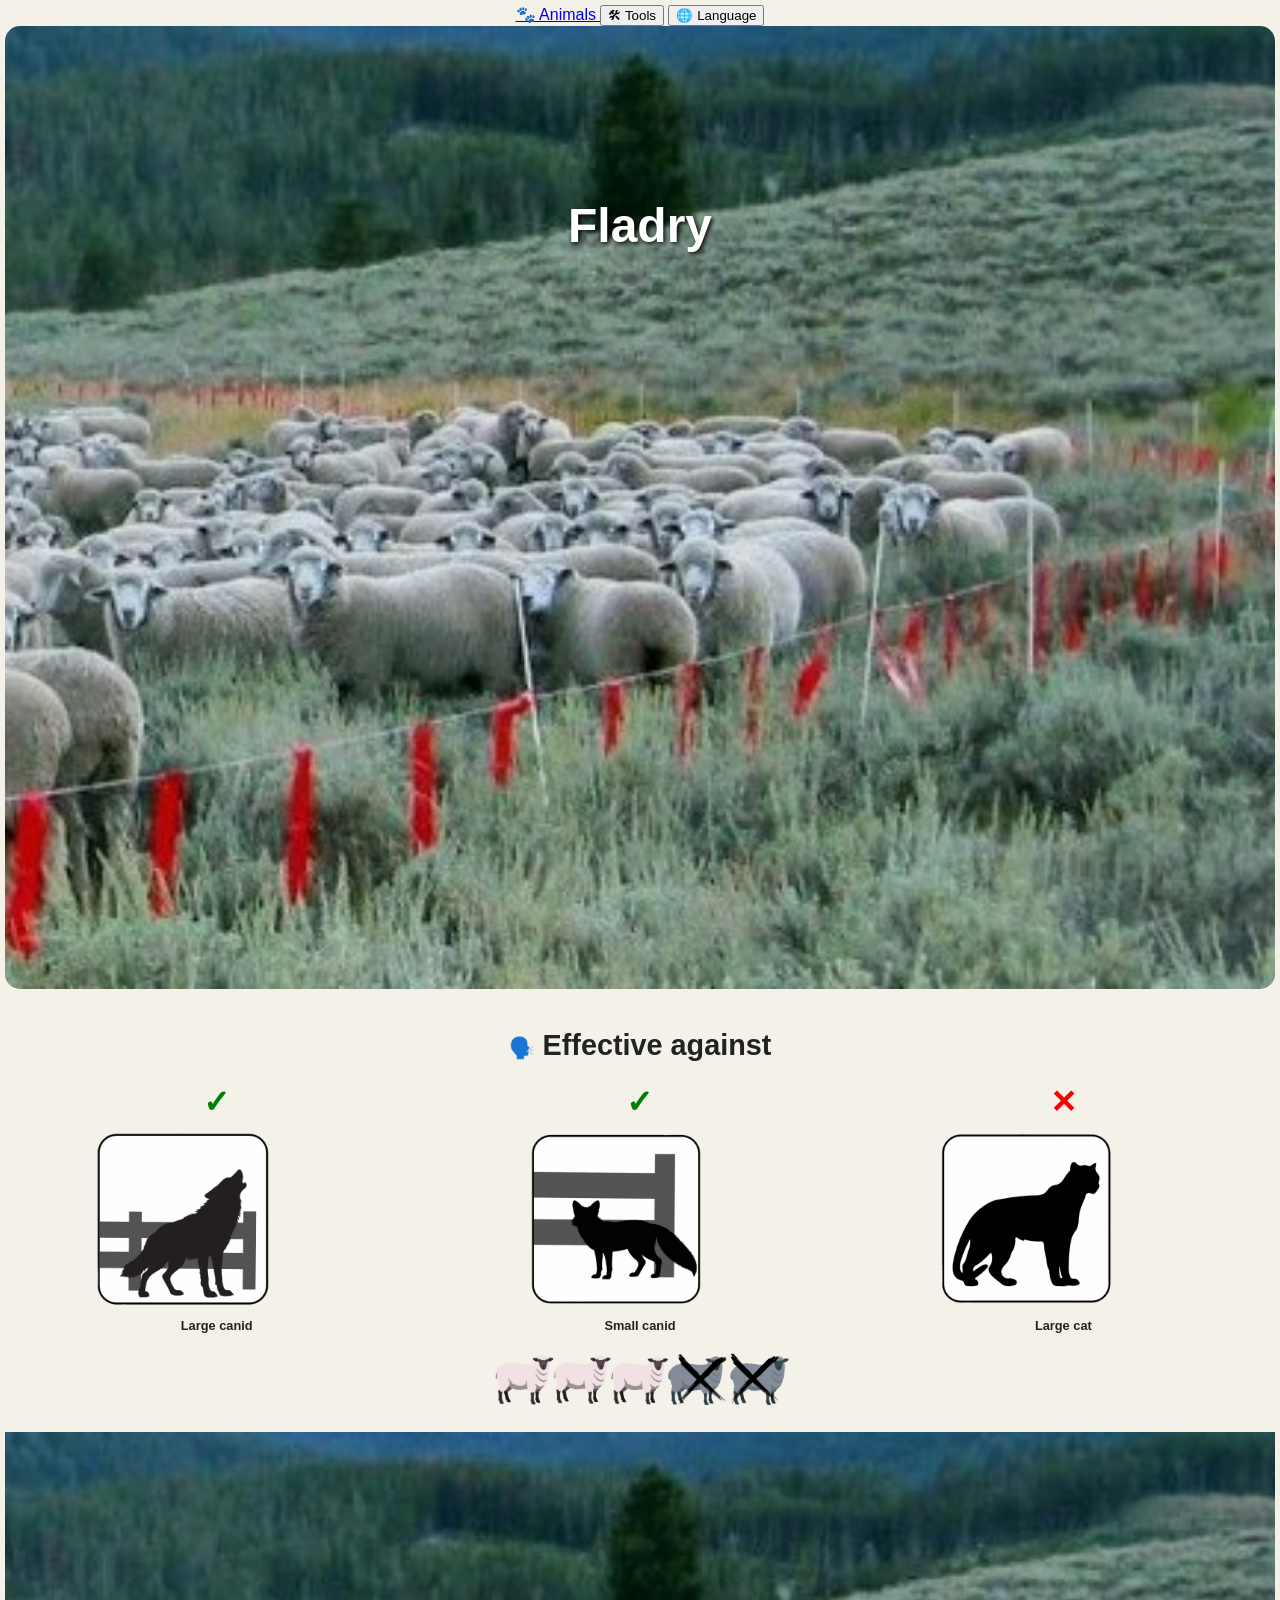
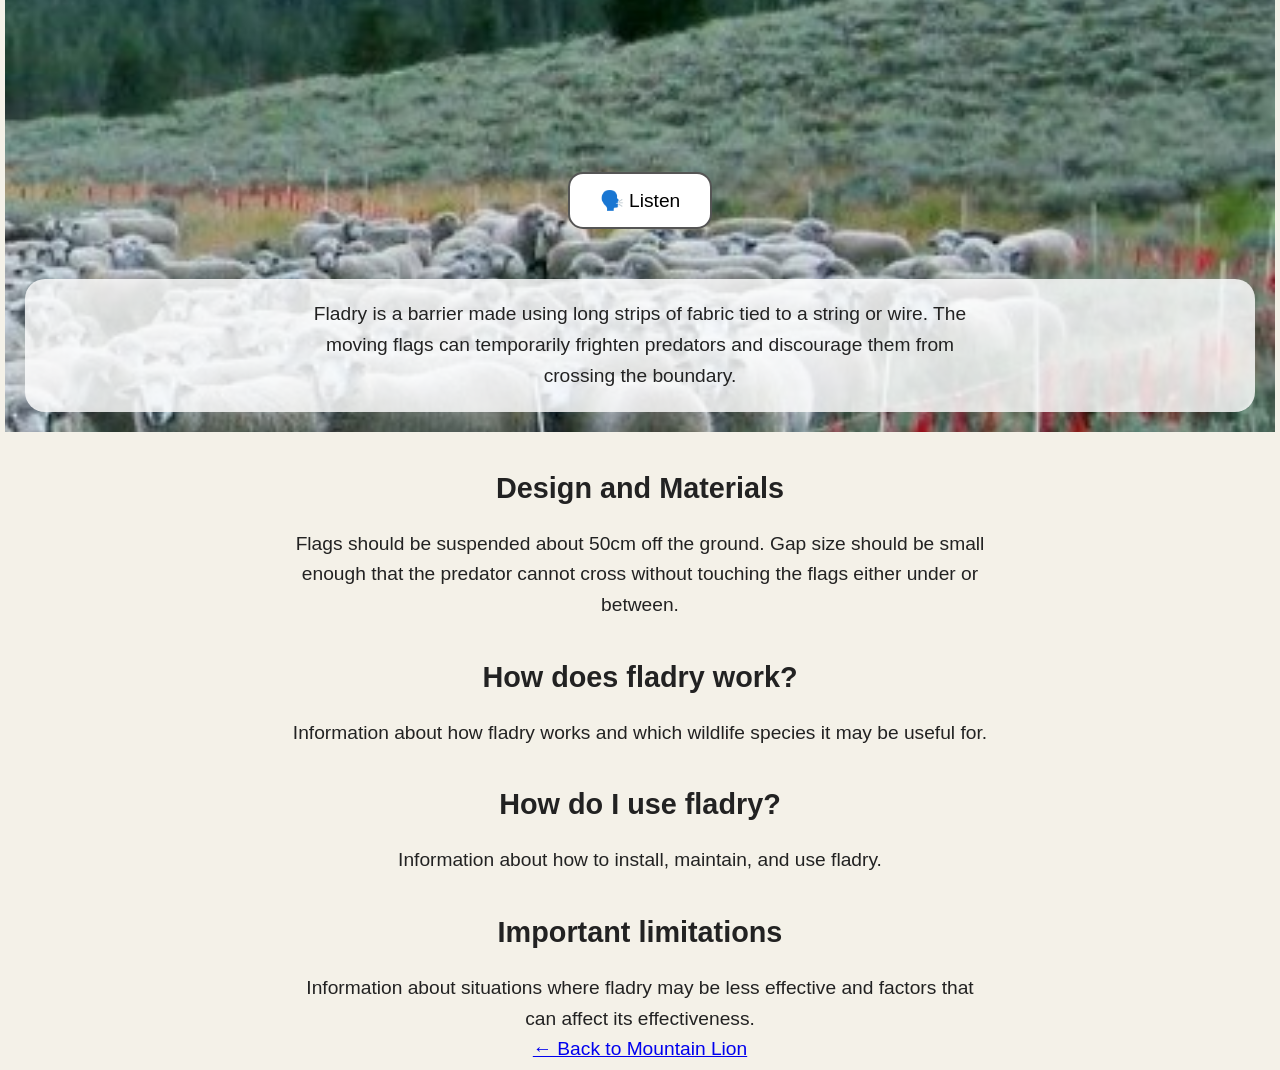
==== Pages/Fladry2.html @ 1afdcaad "UPdate Fladry and mountain lion Pages" ====
<!DOCTYPE html>
<html lang="en">

<head>
    <meta charset="UTF-8">
    <meta name="viewport" content="width=device-width, initial-scale=1.0">

    <title>Fladry | Protecting Livestock & People</title>

    <link rel="stylesheet" href="../style.css">
</head>

<body>

    <nav class="top-nav">

        <a href="../index.html" class="nav-button">
            🐾 Animals
        </a>

        <button class="nav-button">
            🛠 Tools
        </button>

        <button class="nav-button">
            🌐 Language
        </button>

    </nav>


    <!-- HERO -->

    <section class="fladry-intro">

        <img src="../Images/Screenshot fladry landscape 3quartB.crop.jpg"
             alt="Fladry protecting livestock"
             class="fladry-hero-image">

        <h1>Fladry</h1>

    </section>


    <!-- EFFECTIVENESS -->

    <section class="effectiveness">

        <h2 class="effectiveness-heading">

            <button class="listen-marker" aria-label="Listen to effectiveness information">
                🗣️
            </button>

            Effective against

        </h2>


        <div class="effectiveness-grid">

            <div class="effectiveness-item effective">

                <span class="symbol">✓</span>

                <img src="../Images/Wolf Button small.png"
                     alt="Wolf">

                <span>Large canid</span>

            </div>


            <div class="effectiveness-item effective">

                <span class="symbol">✓</span>

                <img src="../Images/Fox  button small.png"
                     alt="Fox">

                <span>Small canid</span>

            </div>


            <div class="effectiveness-item not-effective">

                <span class="symbol">✕</span>

                <img src="../Images/Mountain Lion Button Small.png"
                     alt="Mountain lion">

                <span>Large cat</span>

            </div>

        </div>


        <!-- LIVESTOCK LOSS FIGURE -->

        <div class="loss-figure">

            <img src="../Images/Effectiveness_Rating_3.png"
                 alt="Livestock loss rating">

        </div>

    </section>


    <!-- DEFINITION -->

    <section class="fladry-definition">

        <img src="../Images/Screenshot fladry landscape.jpg"
             alt="Fladry protecting livestock"
             class="definition-background">

        <div class="definition-content">

            <button class="listen-button">

                <span class="listen-icon">🗣️</span>
                <span>Listen</span>

            </button>


            <div class="floating-text">

                <p>
                    Fladry is a barrier made using long strips of fabric
                    tied to a string or wire. The moving flags can temporarily
                    frighten predators and discourage them from crossing
                    the boundary.
                </p>

            </div>

        </div>

    </section>


    <h2>Design and Materials</h2>

    <p>
        Flags should be suspended about 50cm off the ground.
        Gap size should be small enough that the predator cannot
        cross without touching the flags either under or between.
    </p>


    <h2>How does fladry work?</h2>

    <p>
        Information about how fladry works and which wildlife species
        it may be useful for.
    </p>


    <h2>How do I use fladry?</h2>

    <p>
        Information about how to install, maintain, and use fladry.
    </p>


    <h2>Important limitations</h2>

    <p>
        Information about situations where fladry may be less effective
        and factors that can affect its effectiveness.
    </p>


    <p>
        <a href="mountain-lion.html">← Back to Mountain Lion</a>
    </p>

</body>

</html>
---- style.css ----
.fladry-intro h1 {
    position: absolute;
    top: 25%;
    left: 50%;

    transform: translate(-50%, -50%);

    margin: 0;

    color: white;
    font-size: 3rem;

    text-shadow: 2px 2px 5px black;
}

body {
    font-family: Arial, sans-serif;
    margin: 0;
    padding: 5px;
    text-align: center;
    background-color: #f4f1e8;
    color: #222222;
}

h1 {
    font-size: 2.5rem;
    margin-bottom: 20px;
}

h2 {
    font-size: 1.8rem;
    margin-top: 40px;
}

p {
    font-size: 1.2rem;
    line-height: 1.6;
    max-width: 700px;
    margin: 0 auto;
}

.animal-options {
    display: flex;
    flex-wrap: wrap;
    justify-content: center;
    gap: 25px;
    margin-top: 30px;
}

.animal-button {
    display: block;
    box-sizing: border-box;
    text-decoration: none;
    color: #222222;

    width: 250px;
    height: 300px;
    padding: 15px;

    border: none;
    border-radius: 15px;
    background-color: white;

    cursor: pointer;
    font-size: 1.3rem;
}

.animal-button img {
    width: 100%;
    height: 220px;
    object-fit: contain;
    display: block;
    margin: 0 auto 10px auto;
}

.animal-button span {
    display: block;
}

.loss-figure {
    width: 100%;
    margin: 15px auto;
    text-align: center;
}

.loss-figure img {
    width: 100%;
    max-width: 310px;
    height: auto;

    display: block;
    margin: 0 auto;
}



.listen-button {
    display: block;
    margin: 15px auto 30px auto;
    padding: 15px 30px;

    background-color: white;
    border: 2px solid #555555;
    border-radius: 15px;

    font-size: 1.2rem;
    cursor: pointer;
}

.listen-marker {
    padding: 0;
    background: none;
    border: none;

    font-size: 1.3rem;
    line-height: 1;

    cursor: pointer;
}

.fladry-hero-image {
    width: 100%;
    height: auto;
    display: block;
    border-radius: 15px;
}


.fladry-definition {
    position: relative;
    width: 100%;
    min-height: 600px;
    overflow: hidden;
    margin-bottom: 40px;
}
.definition-background {
    position: absolute;
    width: 100%;
    height: 100%;
    object-fit: cover;
    left: 0;
    top: 0;
}

.definition-content {
    position: relative;
    min-height: 600px;

    display: flex;
    flex-direction: column;
    justify-content: flex-end;

    padding: 20px;
    box-sizing: border-box;
}
.floating-text {
    background-color: rgba(255, 255, 255, 0.82);
    padding: 20px;
    border-radius: 20px;

    margin-top: 20px;
}

.tool-summary {
    width: 100%;
    max-width: 1000px;
    margin: 20px auto;
    padding: 10px 15px;

    background-color: white;
    border: 3px solid black;
    border-radius: 20px;
    box-sizing: border-box;
}
.tool-summary h2 {
    margin-top: 0;
    margin-bottom: 10px;
}

.effectiveness-grid {
    display: grid;
    grid-template-columns: repeat(3, 1fr);
    gap: 0;
    width: 100%;
}

.effectiveness-item {
    min-width: 0;
    padding: 0;
    box-sizing: border-box;
    font-size: 0.8rem;
    font-weight: bold;
    text-align: center;
}

.effectiveness-item .symbol {
    display: block;
    font-size: 2.0rem;
    line-height: 1;
    margin: 0;
}

.effectiveness-item img {
    width: 120%;
    height: auto;
    max-height: 200px;
    object-fit: contain;
    display: block;
    margin-left: -20%;
    margin-right: -20%;
}

.effective .symbol {
    color: green;
}

.not-effective .symbol {
    color: red;
}
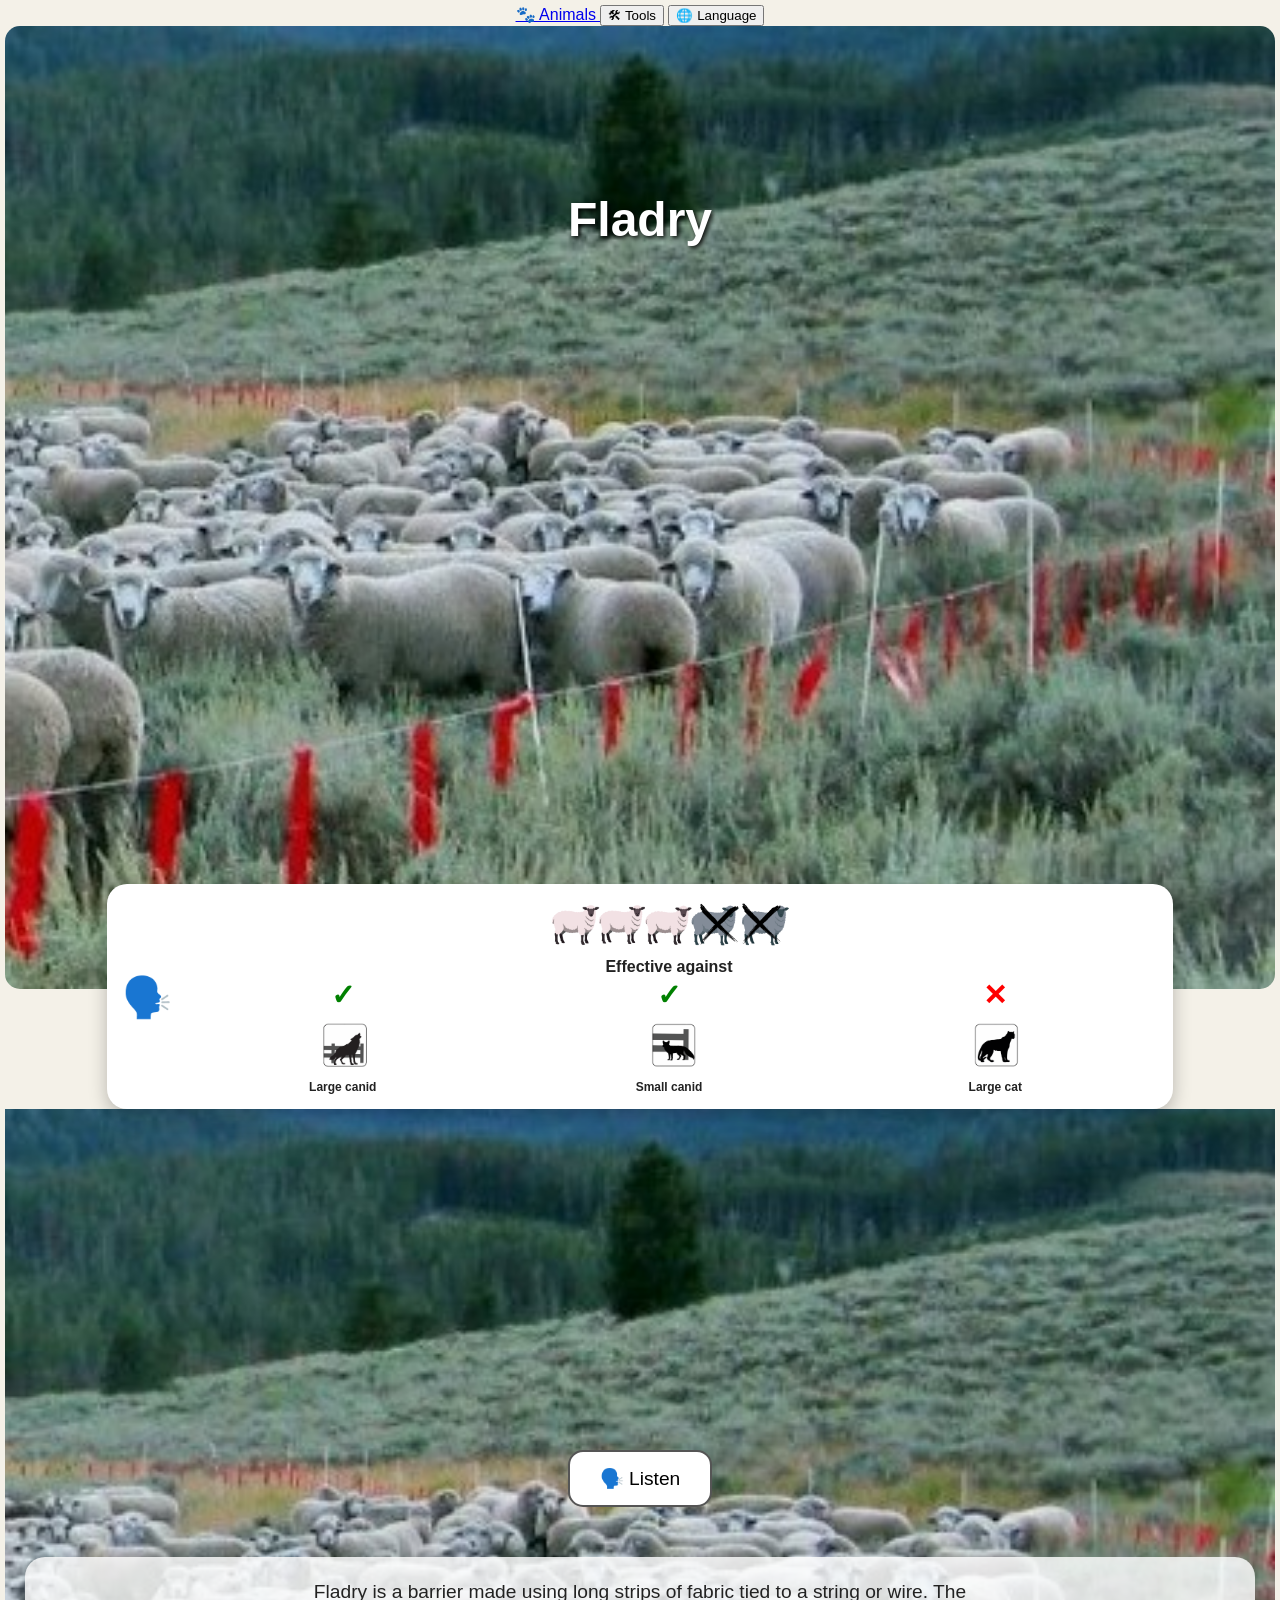
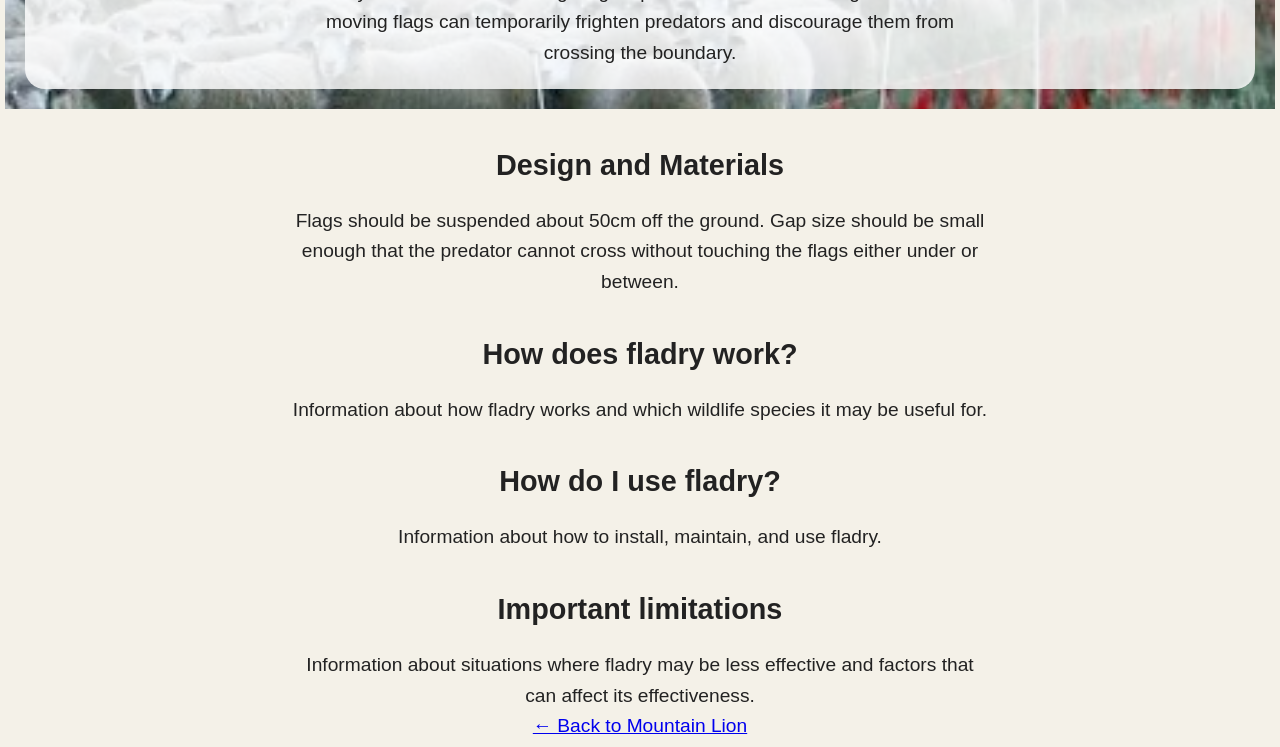
==== commit a68e1cd2: "Update Fladry with floating box" ====
--- a/Pages/Fladry2.html
+++ b/Pages/Fladry2.html
@@ -29,32 +29,33 @@
     </nav>
 
 
-    <!-- HERO -->
+    <!-- HERO + EFFECTIVENESS CARD -->
 
-    <section class="fladry-intro">
+<section class="fladry-intro">
 
-        <img src="../Images/Screenshot fladry landscape 3quartB.crop.jpg"
-             alt="Fladry protecting livestock"
-             class="fladry-hero-image">
+<img src="../Images/Screenshot fladry landscape 3quartB.crop.jpg"
+     alt="Fladry protecting livestock"
+     class="fladry-hero-image">
 
-        <h1>Fladry</h1>
+<h1>Fladry</h1>
 
-    </section>
+<div class="effectiveness-card">
 
+    <button class="listen-marker" aria-label="Listen to effectiveness information">
+        🗣️
+    </button>
 
-    <!-- EFFECTIVENESS -->
+    <div class="effectiveness-content">
 
-    <section class="effectiveness">
+        <div class="effectiveness-title">
 
-        <h2 class="effectiveness-heading">
+            <img src="../Images/Effectiveness_Rating_3.png"
+                 alt="Livestock loss rating"
+                 class="loss-rating">
 
-            <button class="listen-marker" aria-label="Listen to effectiveness information">
-                🗣️
-            </button>
+            <span>Effective against</span>
 
-            Effective against
-
-        </h2>
+        </div>
 
 
         <div class="effectiveness-grid">
@@ -96,17 +97,13 @@
 
         </div>
 
+    </div>
 
-        <!-- LIVESTOCK LOSS FIGURE -->
+</div>
 
-        <div class="loss-figure">
+</section>
 
-            <img src="../Images/Effectiveness_Rating_3.png"
-                 alt="Livestock loss rating">
 
-        </div>
-
-    </section>
 
 
     <!-- DEFINITION -->
--- a/style.css
+++ b/style.css
@@ -1,7 +1,7 @@
 
 .fladry-intro h1 {
     position: absolute;
-    top: 25%;
+    top: 20%;
     left: 50%;
 
     transform: translate(-50%, -50%);
@@ -13,7 +13,131 @@
 
     text-shadow: 2px 2px 5px black;
 }
-
+.fladry-hero-image { 
+    width: 100%; 
+    height: auto; 
+    display: block; 
+    border-radius: 15px; 
+}
+.fladry-intro {
+    position: relative;
+    width: 100%;
+    margin-bottom: 120px;
+}
+
+
+.effectiveness-card {
+    position: absolute;
+
+    left: 8%;
+    right: 8%;
+    bottom: -120px;
+
+    background-color: white;
+
+    border-radius: 20px;
+
+    box-shadow: 0 6px 18px rgba(0, 0, 0, 0.25);
+
+    padding: 15px;
+
+    box-sizing: border-box;
+
+    display: flex;
+    align-items: center;
+
+    z-index: 2;
+}
+
+
+.effectiveness-content {
+    flex: 1;
+}
+
+
+.effectiveness-title {
+    display: flex;
+    flex-direction: column;
+    align-items: center;
+    justify-content: center;
+
+    gap: 3px;
+
+    margin-bottom: 5px;
+
+    font-size: 1.0 rem;
+    font-weight: bold;
+}
+
+
+.loss-rating {
+    width: 250px;
+    height: auto;
+}
+
+
+.listen-marker {
+    flex-shrink: 0;
+
+    padding: 0px;
+    margin-right: 8px;
+
+    background: none;
+    border: none;
+
+    font-size: 2.5rem;
+    line-height: 1;
+
+    cursor: pointer;
+}
+
+
+.effectiveness-grid {
+    display: grid;
+    grid-template-columns: repeat(3, 1fr);
+
+    width: 100%;
+}
+
+
+.effectiveness-item {
+    min-width: 0;
+
+    text-align: center;
+
+    font-size: 0.75rem;
+    font-weight: bold;
+}
+
+
+.effectiveness-item .symbol {
+    display: block;
+
+    font-size: 1.8rem;
+    line-height: 1;
+}
+
+
+.effectiveness-item img {
+    width: 90px;
+    height: 70px;
+
+    object-fit: contain;
+
+    display: block;
+
+    margin: 0 auto;
+}
+
+
+.effective .symbol {
+    color: green;
+}
+
+
+.not-effective .symbol {
+    color: red;
+}
 body {
     font-family: Arial, sans-serif;
     margin: 0;
@@ -78,20 +202,6 @@
     display: block;
 }
 
-.loss-figure {
-    width: 100%;
-    margin: 15px auto;
-    text-align: center;
-}
-
-.loss-figure img {
-    width: 100%;
-    max-width: 310px;
-    height: auto;
-
-    display: block;
-    margin: 0 auto;
-}
 
 
 
@@ -108,16 +218,7 @@
     cursor: pointer;
 }
 
-.listen-marker {
-    padding: 0;
-    background: none;
-    border: none;
-
-    font-size: 1.3rem;
-    line-height: 1;
-
-    cursor: pointer;
-}
+
 
 .fladry-hero-image {
     width: 100%;
@@ -177,44 +278,3 @@
     margin-top: 0;
     margin-bottom: 10px;
 }
-
-.effectiveness-grid {
-    display: grid;
-    grid-template-columns: repeat(3, 1fr);
-    gap: 0;
-    width: 100%;
-}
-
-.effectiveness-item {
-    min-width: 0;
-    padding: 0;
-    box-sizing: border-box;
-    font-size: 0.8rem;
-    font-weight: bold;
-    text-align: center;
-}
-
-.effectiveness-item .symbol {
-    display: block;
-    font-size: 2.0rem;
-    line-height: 1;
-    margin: 0;
-}
-
-.effectiveness-item img {
-    width: 120%;
-    height: auto;
-    max-height: 200px;
-    object-fit: contain;
-    display: block;
-    margin-left: -20%;
-    margin-right: -20%;
-}
-
-.effective .symbol {
-    color: green;
-}
-
-.not-effective .symbol {
-    color: red;
-}
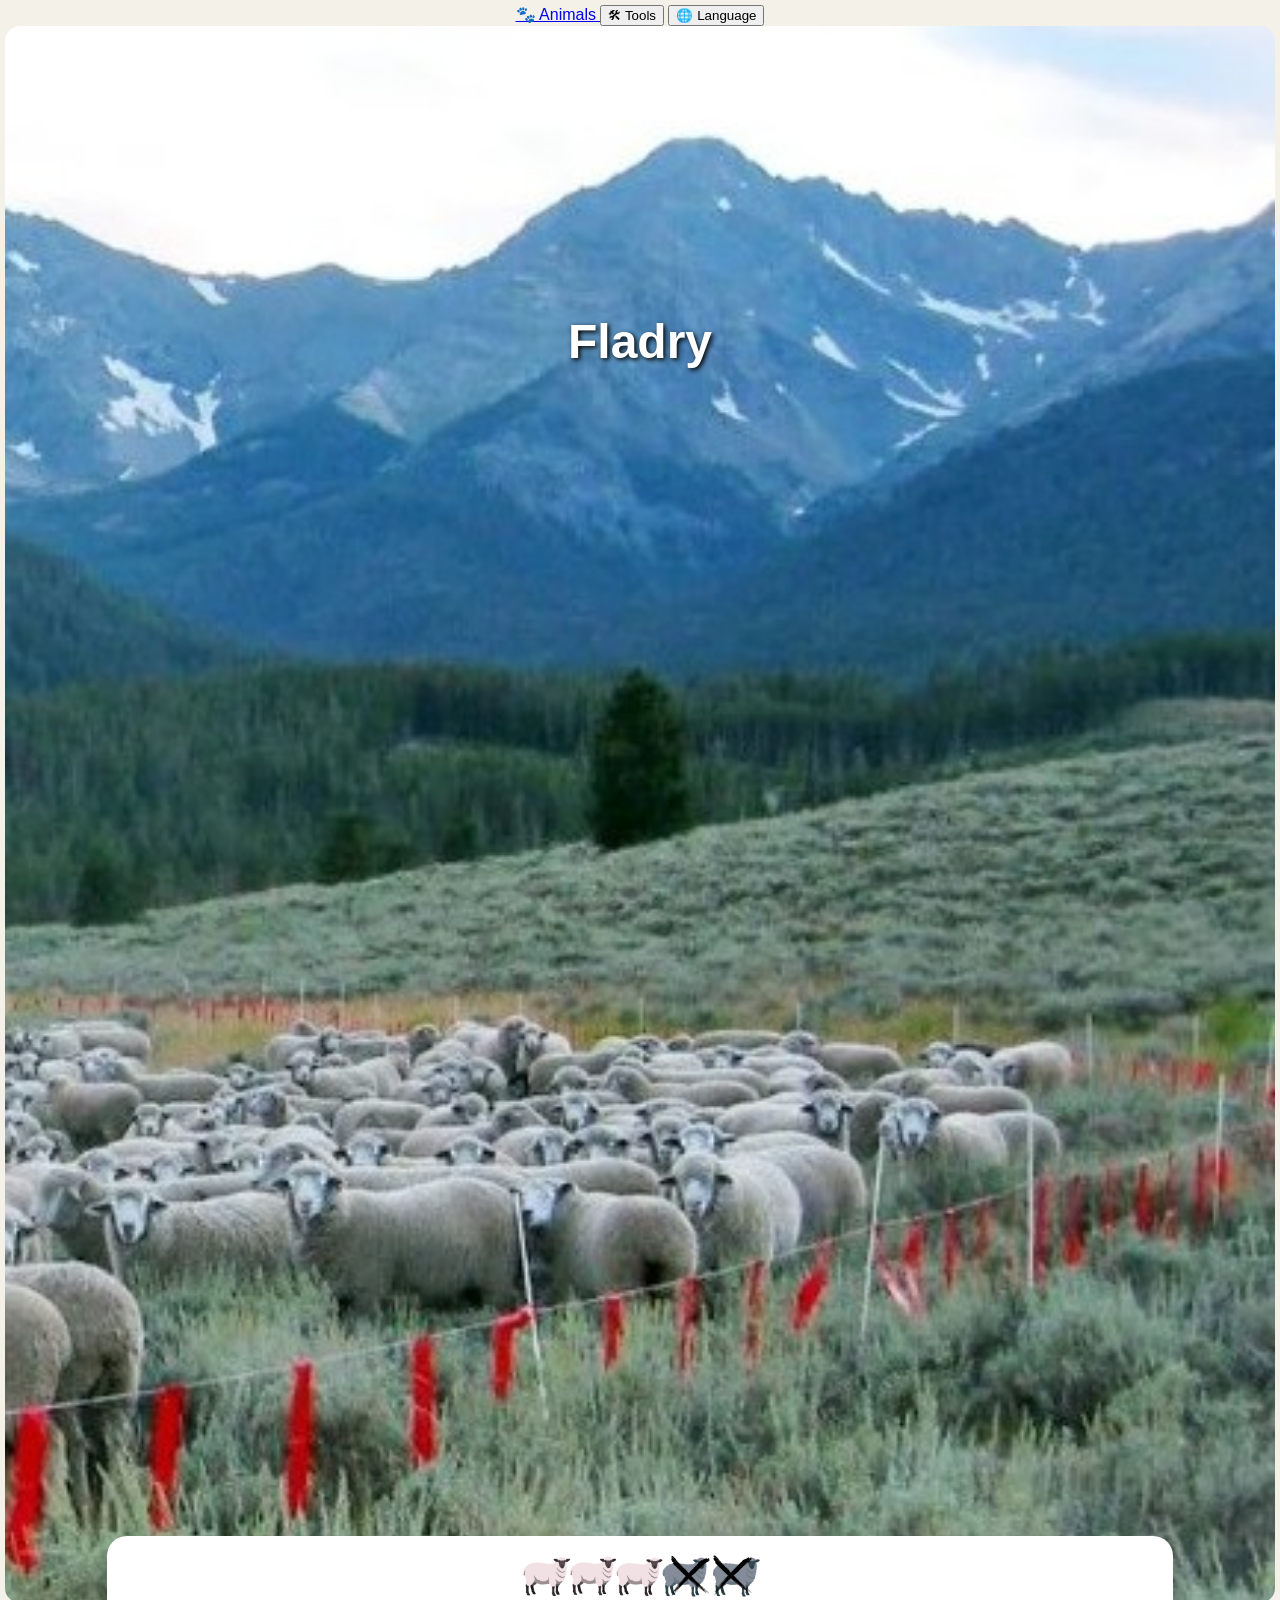
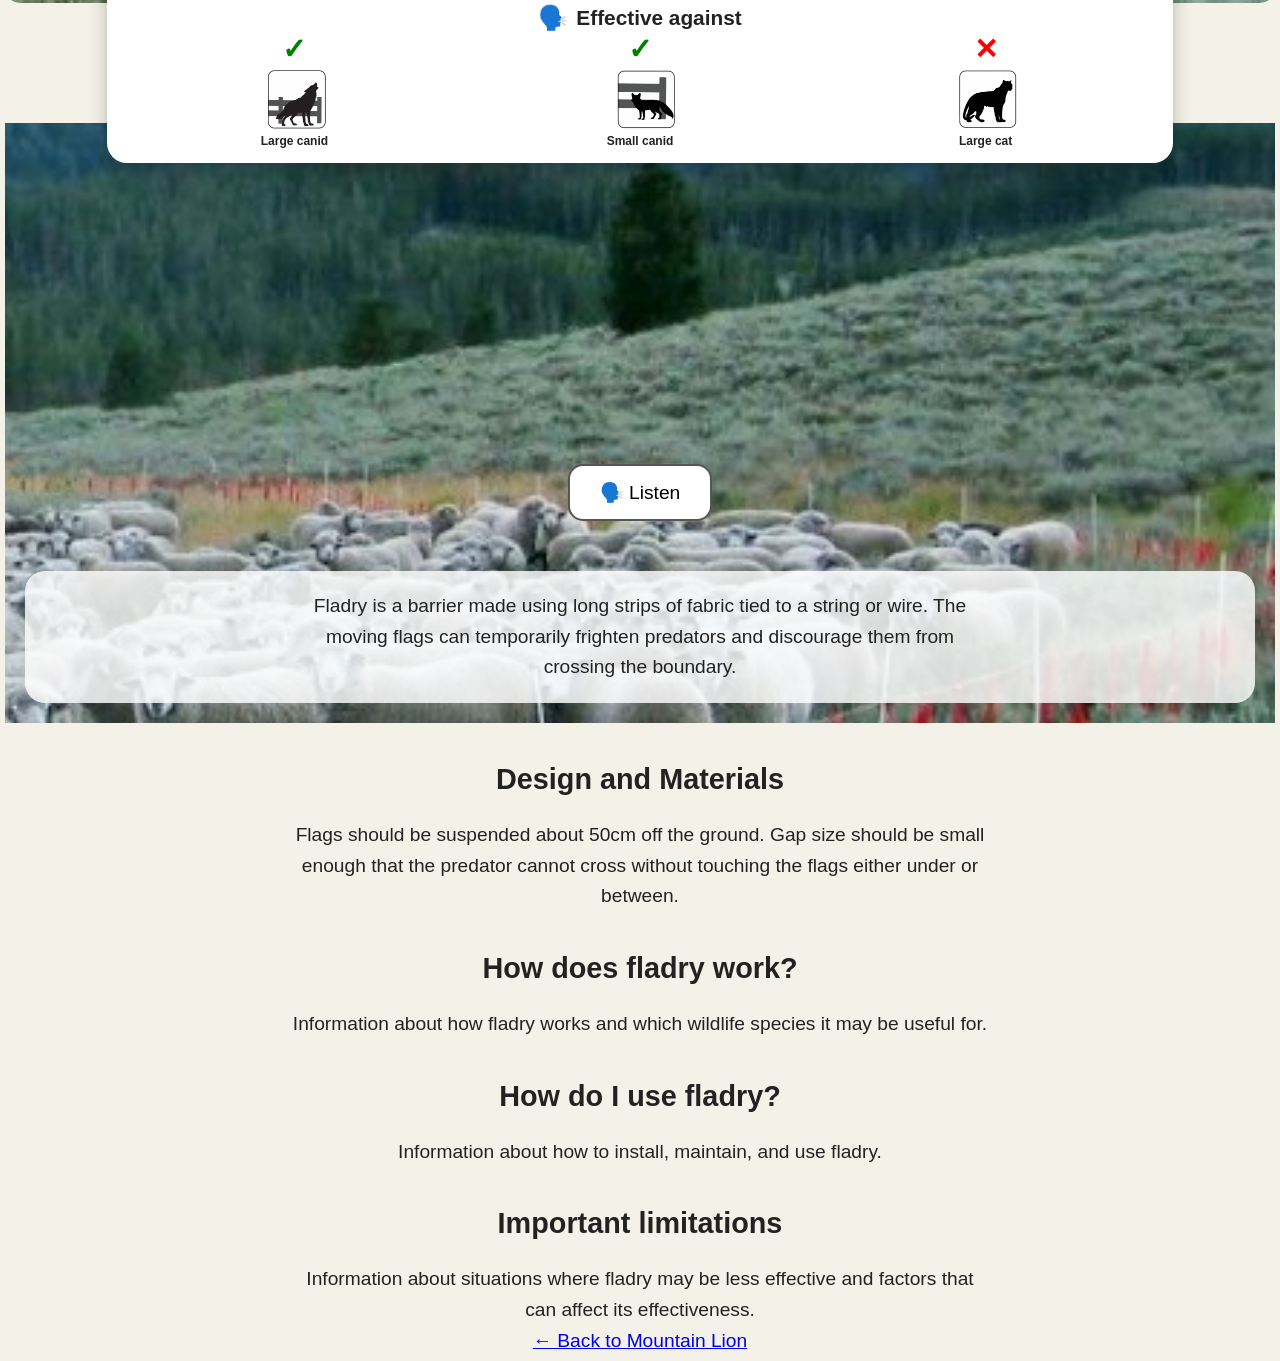
==== commit 8d487c88: "Update fladry" ====
--- a/Pages/Fladry2.html
+++ b/Pages/Fladry2.html
@@ -33,7 +33,7 @@
 
 <section class="fladry-intro">
 
-<img src="../Images/Screenshot fladry landscape 3quartB.crop.jpg"
+<img src="../Images/Screenshot fladry landscape 3quart.crop.jpg"
      alt="Fladry protecting livestock"
      class="fladry-hero-image">
 
@@ -41,22 +41,25 @@
 
 <div class="effectiveness-card">
 
-    <button class="listen-marker" aria-label="Listen to effectiveness information">
-        🗣️
-    </button>
-
     <div class="effectiveness-content">
 
-        <div class="effectiveness-title">
+    <div class="effectiveness-title">
 
-            <img src="../Images/Effectiveness_Rating_3.png"
-                 alt="Livestock loss rating"
-                 class="loss-rating">
+        <img src="../Images/Effectiveness_Rating_3.png"
+             alt="Livestock loss rating"
+             class="loss-rating">
+
+        <div class="effectiveness-label">
+
+            <button class="listen-marker" aria-label="Listen to effectiveness information">
+                🗣️
+            </button>
 
             <span>Effective against</span>
 
         </div>
 
+    </div>
 
         <div class="effectiveness-grid">
 
--- a/style.css
+++ b/style.css
@@ -31,13 +31,13 @@
 
     left: 8%;
     right: 8%;
-    bottom: -120px;
+    bottom: -160px;
 
     background-color: white;
 
     border-radius: 20px;
 
-    box-shadow: 0 6px 18px rgba(0, 0, 0, 0.25);
+    box-shadow: 0 10px 18px rgba(0, 0, 0, 0.25);
 
     padding: 15px;
 
@@ -54,42 +54,45 @@
     flex: 1;
 }
 
-
 .effectiveness-title {
     display: flex;
     flex-direction: column;
     align-items: center;
-    justify-content: center;
-
-    gap: 3px;
 
     margin-bottom: 5px;
-
-    font-size: 1.0 rem;
-    font-weight: bold;
-}
-
+}
 
 .loss-rating {
     width: 250px;
     height: auto;
 }
 
+.effectiveness-label {
+    display: flex;
+    align-items: center;
+    justify-content: center;
+}
+
+.effectiveness-label span {
+    font-size: 1.3rem;
+    font-weight: bold;
+}
 
 .listen-marker {
-    flex-shrink: 0;
-
-    padding: 0px;
+    padding: 0;
     margin-right: 8px;
 
     background: none;
     border: none;
 
-    font-size: 2.5rem;
+    font-size: 1.5rem;
     line-height: 1;
 
     cursor: pointer;
 }
+
+
+
 
 
 .effectiveness-grid {
@@ -119,7 +122,7 @@
 
 
 .effectiveness-item img {
-    width: 90px;
+    width: 120px;
     height: 70px;
 
     object-fit: contain;
